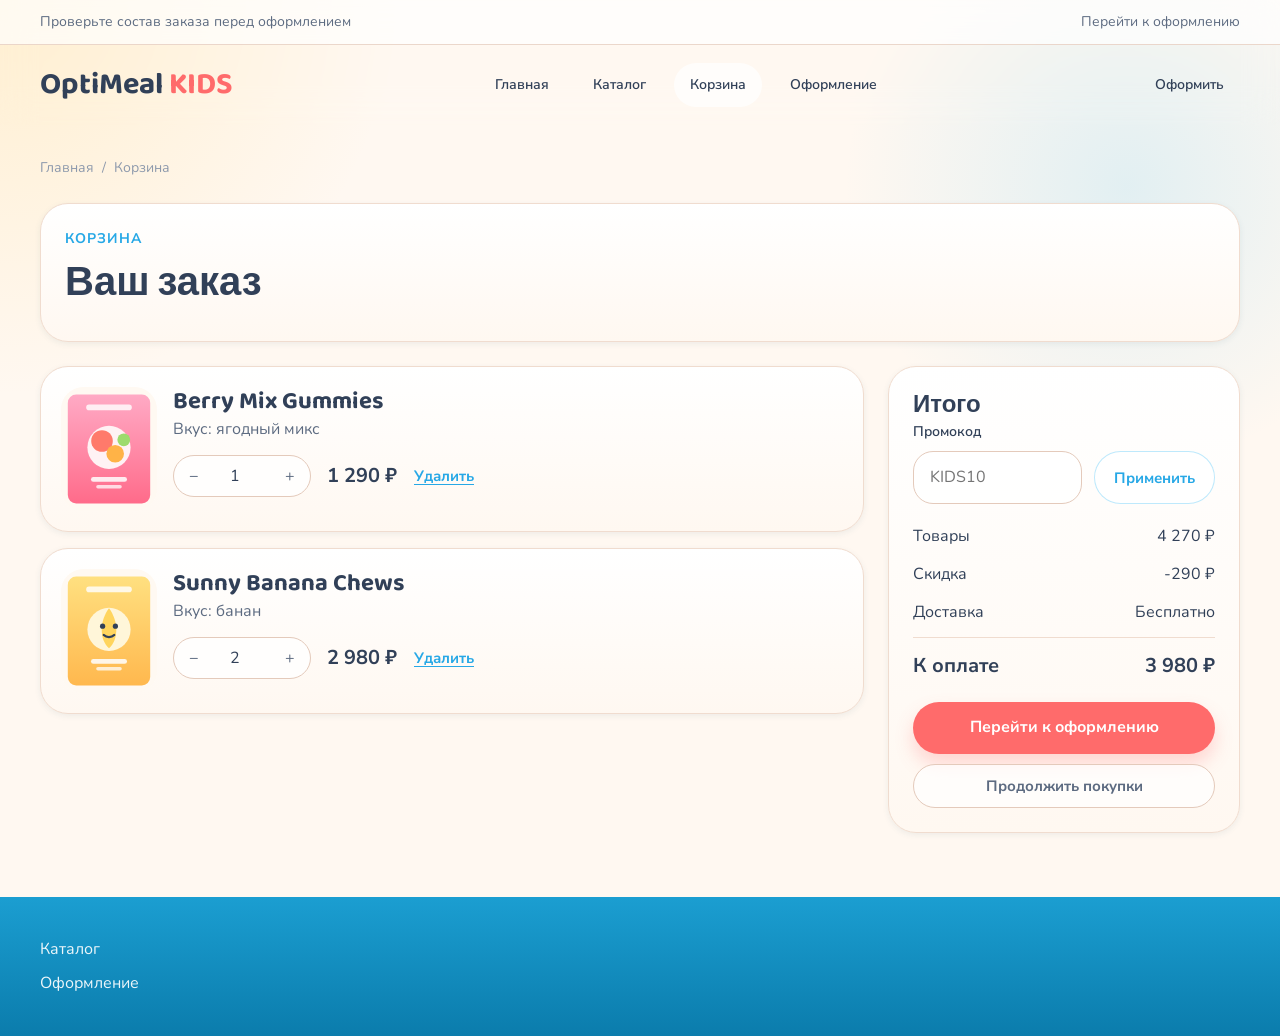
==== cart.html @ 1d127c7a "ФИНАЛ" ====
<!DOCTYPE html>
<html lang="ru">
<head>
  <meta charset="UTF-8">
  <meta name="viewport" content="width=device-width, initial-scale=1.0">
  <meta name="description" content="Прототип корзины интернет-магазина OptiMeal KIDS с товарами, счетчиками количества и итоговым блоком заказа.">
  <title>Корзина - OptiMeal KIDS</title>
  <link rel="preconnect" href="https://fonts.googleapis.com">
  <link rel="preconnect" href="https://fonts.gstatic.com" crossorigin>
  <link href="https://fonts.googleapis.com/css2?family=Baloo+2:wght@400;500;600;700&family=Nunito:wght@400;500;600;700&family=Nunito+Sans:wght@600;700&display=swap" rel="stylesheet">
  <link rel="stylesheet" href="./assets/css/main.css">
</head>
<body>
  <a class="sr-only" href="#main-content">Перейти к содержимому</a>
  <header class="site-header">
    <div class="topbar">
      <div class="container topbar__inner">
        <p class="topbar__promo">Проверьте состав заказа перед оформлением</p>
        <a class="topbar__link" href="./checkout.html">Перейти к оформлению</a>
      </div>
    </div>
    <div class="container site-header__inner">
      <a class="site-header__logo" href="./index.html">OptiMeal <span>KIDS</span></a>
      <nav class="site-nav" aria-label="Основная навигация">
        <a class="site-nav__link" href="./index.html">Главная</a>
        <a class="site-nav__link" href="./catalog.html">Каталог</a>
        <a class="site-nav__link" href="./cart.html" aria-current="page">Корзина</a>
        <a class="site-nav__link" href="./checkout.html">Оформление</a>
      </nav>
      <div class="site-header__actions">
        <a class="icon-link" href="./checkout.html">Оформить</a>
      </div>
    </div>
  </header>
  <main id="main-content" class="page page--cart">
    <div class="container">
      <nav class="breadcrumbs" aria-label="Хлебные крошки">
        <a href="./index.html">Главная</a>
        <span aria-hidden="true">/</span>
        <span aria-current="page">Корзина</span>
      </nav>
      <section class="page-header">
        <div>
          <p class="eyebrow eyebrow--blue">Корзина</p>
          <h1>Ваш заказ</h1>
        </div>
      </section>
      <div class="cart-layout">
        <section class="cart-items" aria-label="Товары в корзине">
          <h2 class="sr-only">Список товаров в корзине</h2>
          <article class="cart-item">
            <img class="cart-item__image" src="./assets/img/product-berry.svg" alt="Упаковка Berry Mix Gummies" width="480" height="620" loading="lazy">
            <div class="cart-item__content">
              <h2 class="cart-item__title">Berry Mix Gummies</h2>
              <p class="cart-item__meta">Вкус: ягодный микс</p>
              <div class="cart-item__controls">
                <div class="quantity" data-quantity>
                  <button class="quantity__button" type="button" data-quantity-action="decrement" aria-label="Уменьшить количество">−</button>
                  <input class="quantity__input" type="number" name="berry-qty" min="1" value="1" data-quantity-input>
                  <button class="quantity__button" type="button" data-quantity-action="increment" aria-label="Увеличить количество">+</button>
                </div>
                <p class="cart-item__price">1 290 ₽</p>
                <button class="button button--link button--medium" type="button">Удалить</button>
              </div>
            </div>
          </article>
          <article class="cart-item">
            <img class="cart-item__image" src="./assets/img/product-banana.svg" alt="Упаковка Sunny Banana Chews" width="480" height="620" loading="lazy">
            <div class="cart-item__content">
              <h2 class="cart-item__title">Sunny Banana Chews</h2>
              <p class="cart-item__meta">Вкус: банан</p>
              <div class="cart-item__controls">
                <div class="quantity" data-quantity>
                  <button class="quantity__button" type="button" data-quantity-action="decrement" aria-label="Уменьшить количество">−</button>
                  <input class="quantity__input" type="number" name="banana-qty" min="1" value="2" data-quantity-input>
                  <button class="quantity__button" type="button" data-quantity-action="increment" aria-label="Увеличить количество">+</button>
                </div>
                <p class="cart-item__price">2 980 ₽</p>
                <button class="button button--link button--medium" type="button">Удалить</button>
              </div>
            </div>
          </article>
        </section>
        <aside class="cart-summary">
          <h2>Итого</h2>
          <form class="form" action="#" method="post" novalidate>
            <div class="form__field">
              <label class="form__label" for="promo-code">Промокод</label>
              <div class="promo-field">
                <input class="form__control" type="text" id="promo-code" name="promo-code" autocomplete="off" placeholder="KIDS10">
                <button class="button button--secondary button--medium" type="button">Применить</button>
              </div>
            </div>
          </form>
          <dl class="summary-list">
            <div class="summary-list__row"><dt>Товары</dt><dd>4 270 ₽</dd></div>
            <div class="summary-list__row"><dt>Скидка</dt><dd>-290 ₽</dd></div>
            <div class="summary-list__row"><dt>Доставка</dt><dd>Бесплатно</dd></div>
            <div class="summary-list__row summary-list__row--total"><dt>К оплате</dt><dd>3 980 ₽</dd></div>
          </dl>
          <a class="button button--primary button--large button--full" href="./checkout.html">Перейти к оформлению</a>
          <a class="button button--ghost button--medium button--full" href="./catalog.html">Продолжить покупки</a>
        </aside>
      </div>
    </div>
  </main>
  <footer class="site-footer">
    <div class="container site-footer__grid">
      <nav class="footer-nav" aria-label="Навигация в подвале">
        <a href="./catalog.html">Каталог</a>
        <a href="./checkout.html">Оформление</a>
      </nav>
    </div>
  </footer>
  <script type="module" src="./assets/js/main.js"></script>
</body>
</html>
---- assets/css/main.css ----
@import url("./base/vars.css");
@import url("./base/reset.css");
@import url("./base/base.css");
@import url("./blocks/button.css");
@import url("./blocks/badge.css");
@import url("./blocks/form.css");
@import url("./blocks/product-card.css");
@import url("./blocks/quantity.css");
@import url("./blocks/site-header.css");
@import url("./blocks/site-footer.css");
@import url("./sections/home.css");
@import url("./sections/pages.css");
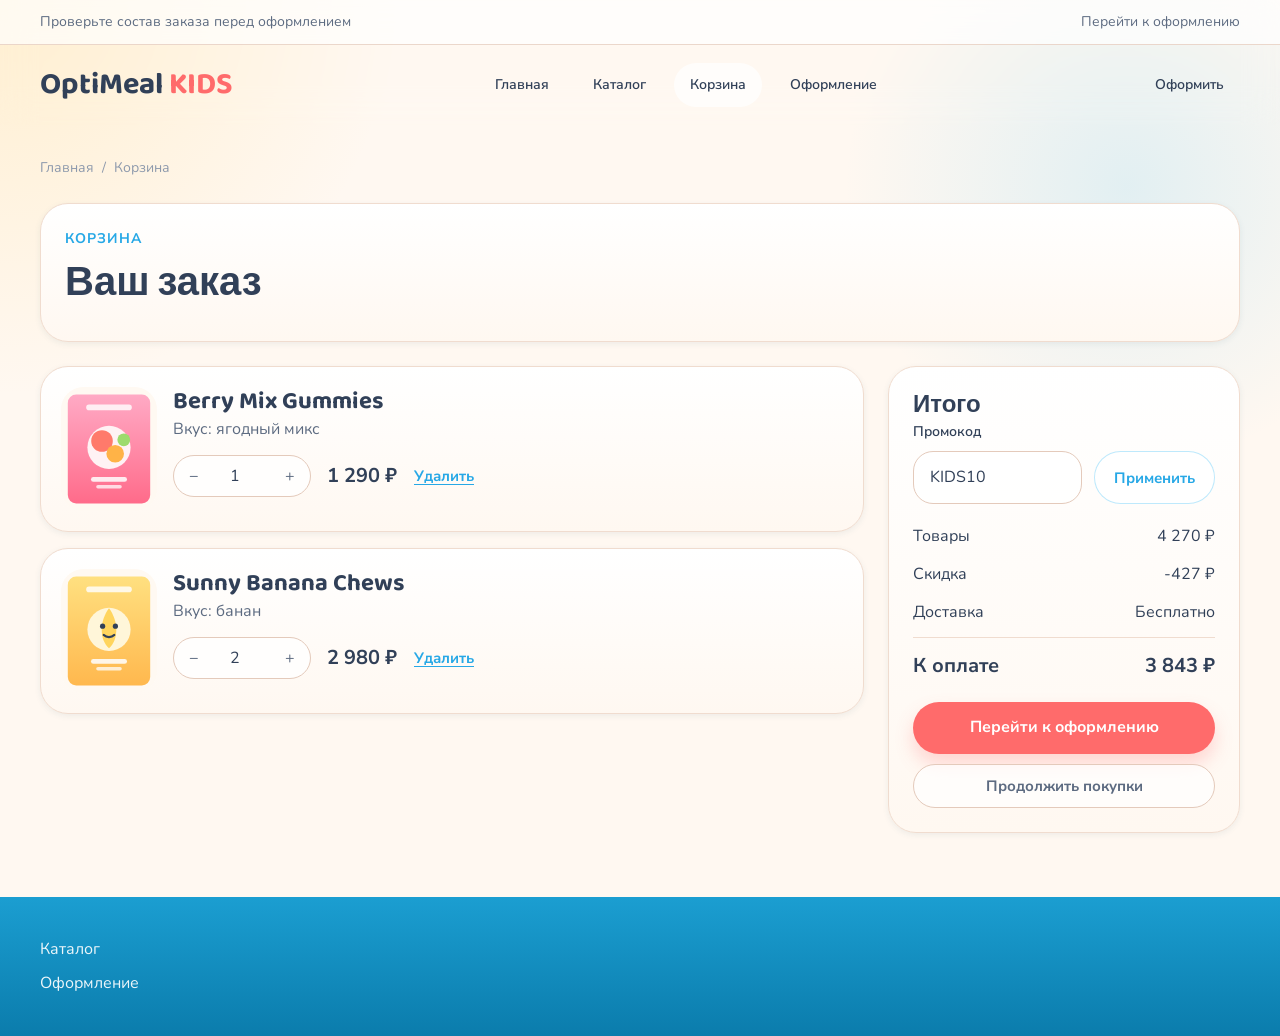
==== commit f1b96f77: "Добвлена JS логика" ====
--- a/cart.html
+++ b/cart.html
@@ -3,14 +3,14 @@
 <head>
   <meta charset="UTF-8">
   <meta name="viewport" content="width=device-width, initial-scale=1.0">
-  <meta name="description" content="Прототип корзины интернет-магазина OptiMeal KIDS с товарами, счетчиками количества и итоговым блоком заказа.">
+  <meta name="description" content="Корзина OptiMeal KIDS с обновлением количества товаров, промокодом и итогами заказа.">
   <title>Корзина - OptiMeal KIDS</title>
   <link rel="preconnect" href="https://fonts.googleapis.com">
   <link rel="preconnect" href="https://fonts.gstatic.com" crossorigin>
   <link href="https://fonts.googleapis.com/css2?family=Baloo+2:wght@400;500;600;700&family=Nunito:wght@400;500;600;700&family=Nunito+Sans:wght@600;700&display=swap" rel="stylesheet">
   <link rel="stylesheet" href="./assets/css/main.css">
 </head>
-<body>
+<body data-page="cart">
   <a class="sr-only" href="#main-content">Перейти к содержимому</a>
   <header class="site-header">
     <div class="topbar">
@@ -19,9 +19,10 @@
         <a class="topbar__link" href="./checkout.html">Перейти к оформлению</a>
       </div>
     </div>
-    <div class="container site-header__inner">
+    <div class="container site-header__inner" data-mobile-menu>
       <a class="site-header__logo" href="./index.html">OptiMeal <span>KIDS</span></a>
-      <nav class="site-nav" aria-label="Основная навигация">
+      <button class="site-menu-toggle" type="button" aria-expanded="false" aria-controls="site-nav" data-menu-toggle>Menu</button>
+      <nav class="site-nav" id="site-nav" aria-label="Основная навигация" data-menu-nav>
         <a class="site-nav__link" href="./index.html">Главная</a>
         <a class="site-nav__link" href="./catalog.html">Каталог</a>
         <a class="site-nav__link" href="./cart.html" aria-current="page">Корзина</a>
@@ -46,9 +47,9 @@
         </div>
       </section>
       <div class="cart-layout">
-        <section class="cart-items" aria-label="Товары в корзине">
+        <section class="cart-items" aria-label="Товары в корзине" data-cart-items>
           <h2 class="sr-only">Список товаров в корзине</h2>
-          <article class="cart-item">
+          <article class="cart-item" data-cart-item data-product-id="berry-mix">
             <img class="cart-item__image" src="./assets/img/product-berry.svg" alt="Упаковка Berry Mix Gummies" width="480" height="620" loading="lazy">
             <div class="cart-item__content">
               <h2 class="cart-item__title">Berry Mix Gummies</h2>
@@ -59,12 +60,12 @@
                   <input class="quantity__input" type="number" name="berry-qty" min="1" value="1" data-quantity-input>
                   <button class="quantity__button" type="button" data-quantity-action="increment" aria-label="Увеличить количество">+</button>
                 </div>
-                <p class="cart-item__price">1 290 ₽</p>
-                <button class="button button--link button--medium" type="button">Удалить</button>
+                <p class="cart-item__price" data-cart-item-price>1 290 ₽</p>
+                <button class="button button--link button--medium" type="button" data-remove-cart-item>Удалить</button>
               </div>
             </div>
           </article>
-          <article class="cart-item">
+          <article class="cart-item" data-cart-item data-product-id="sunny-banana">
             <img class="cart-item__image" src="./assets/img/product-banana.svg" alt="Упаковка Sunny Banana Chews" width="480" height="620" loading="lazy">
             <div class="cart-item__content">
               <h2 class="cart-item__title">Sunny Banana Chews</h2>
@@ -75,29 +76,30 @@
                   <input class="quantity__input" type="number" name="banana-qty" min="1" value="2" data-quantity-input>
                   <button class="quantity__button" type="button" data-quantity-action="increment" aria-label="Увеличить количество">+</button>
                 </div>
-                <p class="cart-item__price">2 980 ₽</p>
-                <button class="button button--link button--medium" type="button">Удалить</button>
+                <p class="cart-item__price" data-cart-item-price>2 980 ₽</p>
+                <button class="button button--link button--medium" type="button" data-remove-cart-item>Удалить</button>
               </div>
             </div>
           </article>
         </section>
-        <aside class="cart-summary">
+        <aside class="cart-summary" data-cart-summary>
           <h2>Итого</h2>
           <form class="form" action="#" method="post" novalidate>
             <div class="form__field">
               <label class="form__label" for="promo-code">Промокод</label>
               <div class="promo-field">
-                <input class="form__control" type="text" id="promo-code" name="promo-code" autocomplete="off" placeholder="KIDS10">
-                <button class="button button--secondary button--medium" type="button">Применить</button>
+                <input class="form__control" type="text" id="promo-code" name="promo-code" autocomplete="off" placeholder="KIDS10" data-promo-input>
+                <button class="button button--secondary button--medium" type="button" data-apply-promo>Применить</button>
               </div>
             </div>
           </form>
-          <dl class="summary-list">
-            <div class="summary-list__row"><dt>Товары</dt><dd>4 270 ₽</dd></div>
-            <div class="summary-list__row"><dt>Скидка</dt><dd>-290 ₽</dd></div>
-            <div class="summary-list__row"><dt>Доставка</dt><dd>Бесплатно</dd></div>
-            <div class="summary-list__row summary-list__row--total"><dt>К оплате</dt><dd>3 980 ₽</dd></div>
+          <dl class="summary-list" data-summary-list>
+            <div class="summary-list__row"><dt>Товары</dt><dd data-summary-subtotal>4 270 ₽</dd></div>
+            <div class="summary-list__row"><dt>Скидка</dt><dd data-summary-discount>-290 ₽</dd></div>
+            <div class="summary-list__row"><dt>Доставка</dt><dd data-summary-delivery>Бесплатно</dd></div>
+            <div class="summary-list__row summary-list__row--total"><dt>К оплате</dt><dd data-summary-total>3 980 ₽</dd></div>
           </dl>
+          <p class="cart-summary__note" data-cart-empty-message hidden>Корзина пока пуста. Добавьте товары из каталога.</p>
           <a class="button button--primary button--large button--full" href="./checkout.html">Перейти к оформлению</a>
           <a class="button button--ghost button--medium button--full" href="./catalog.html">Продолжить покупки</a>
         </aside>
--- a/assets/css/main.css
+++ b/assets/css/main.css
@@ -4,6 +4,7 @@
 @import url("./blocks/button.css");
 @import url("./blocks/badge.css");
 @import url("./blocks/form.css");
+@import url("./blocks/notify.css");
 @import url("./blocks/product-card.css");
 @import url("./blocks/quantity.css");
 @import url("./blocks/site-header.css");
